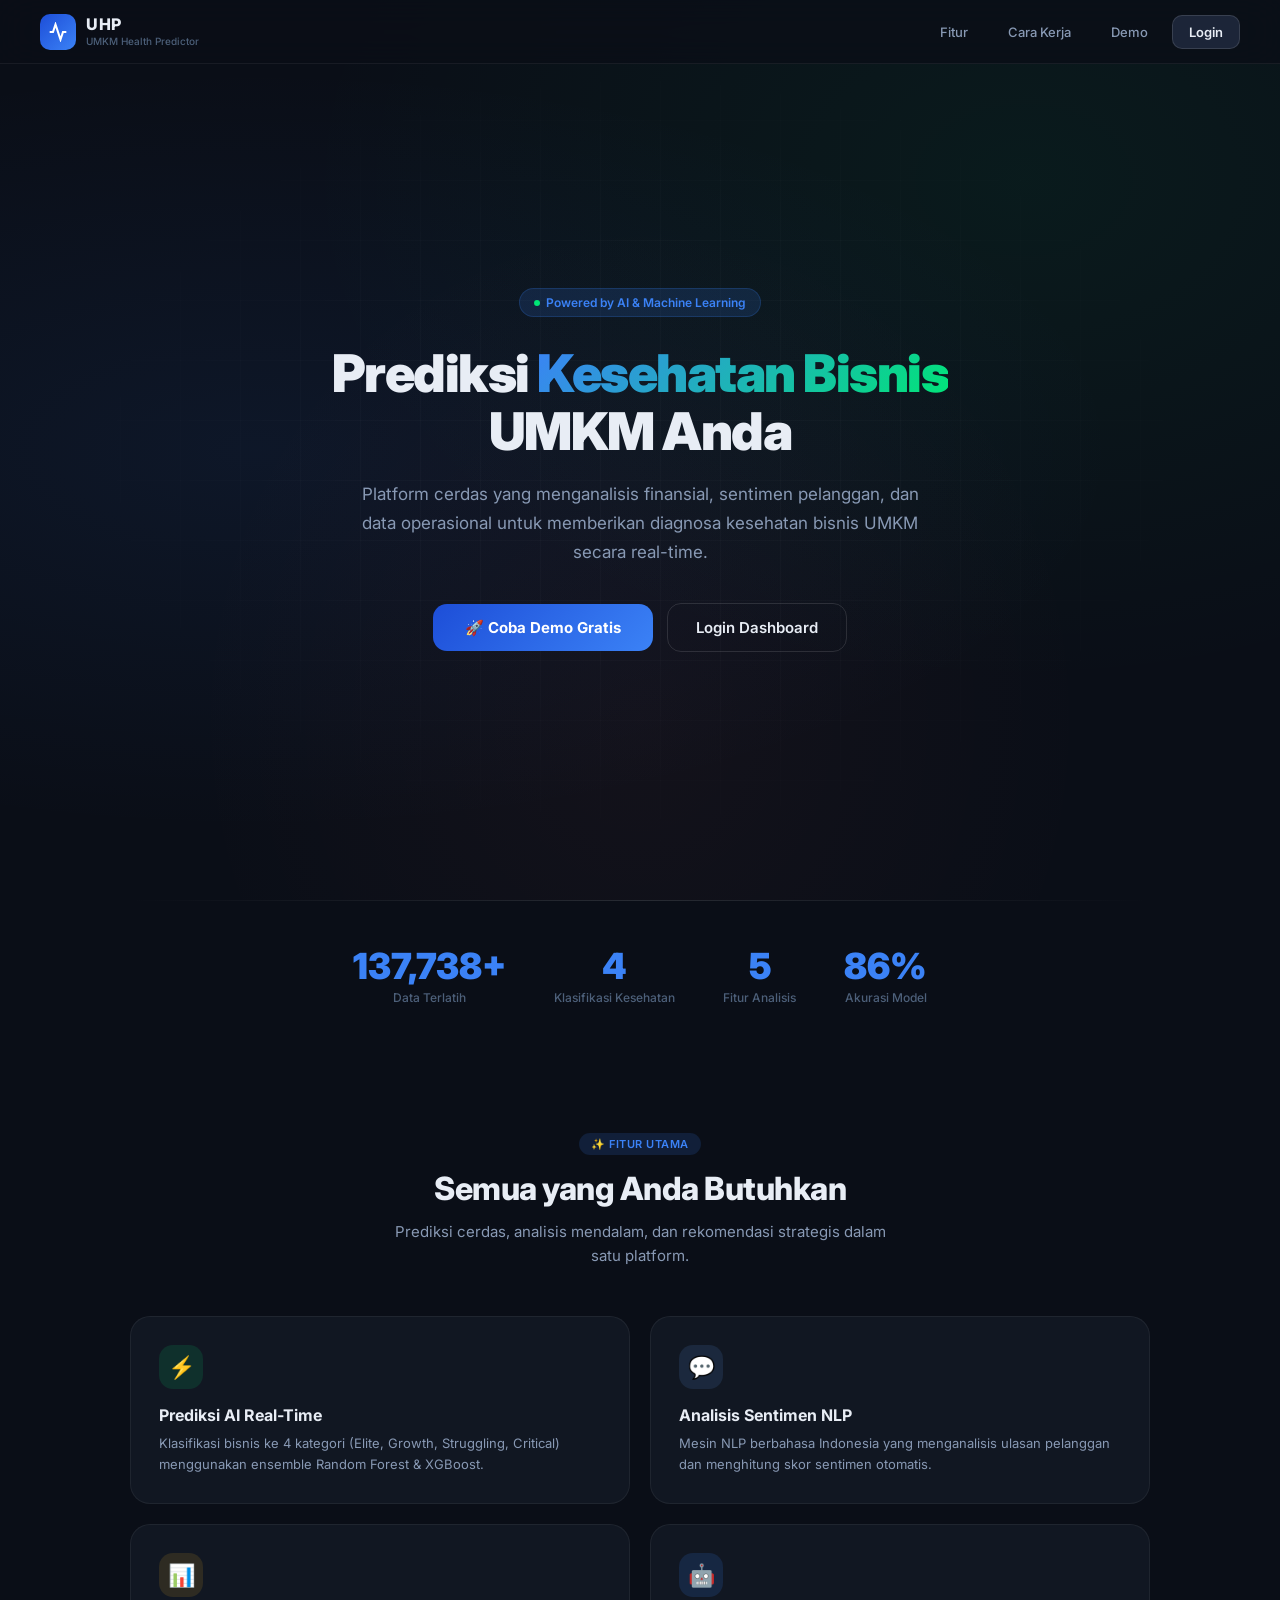
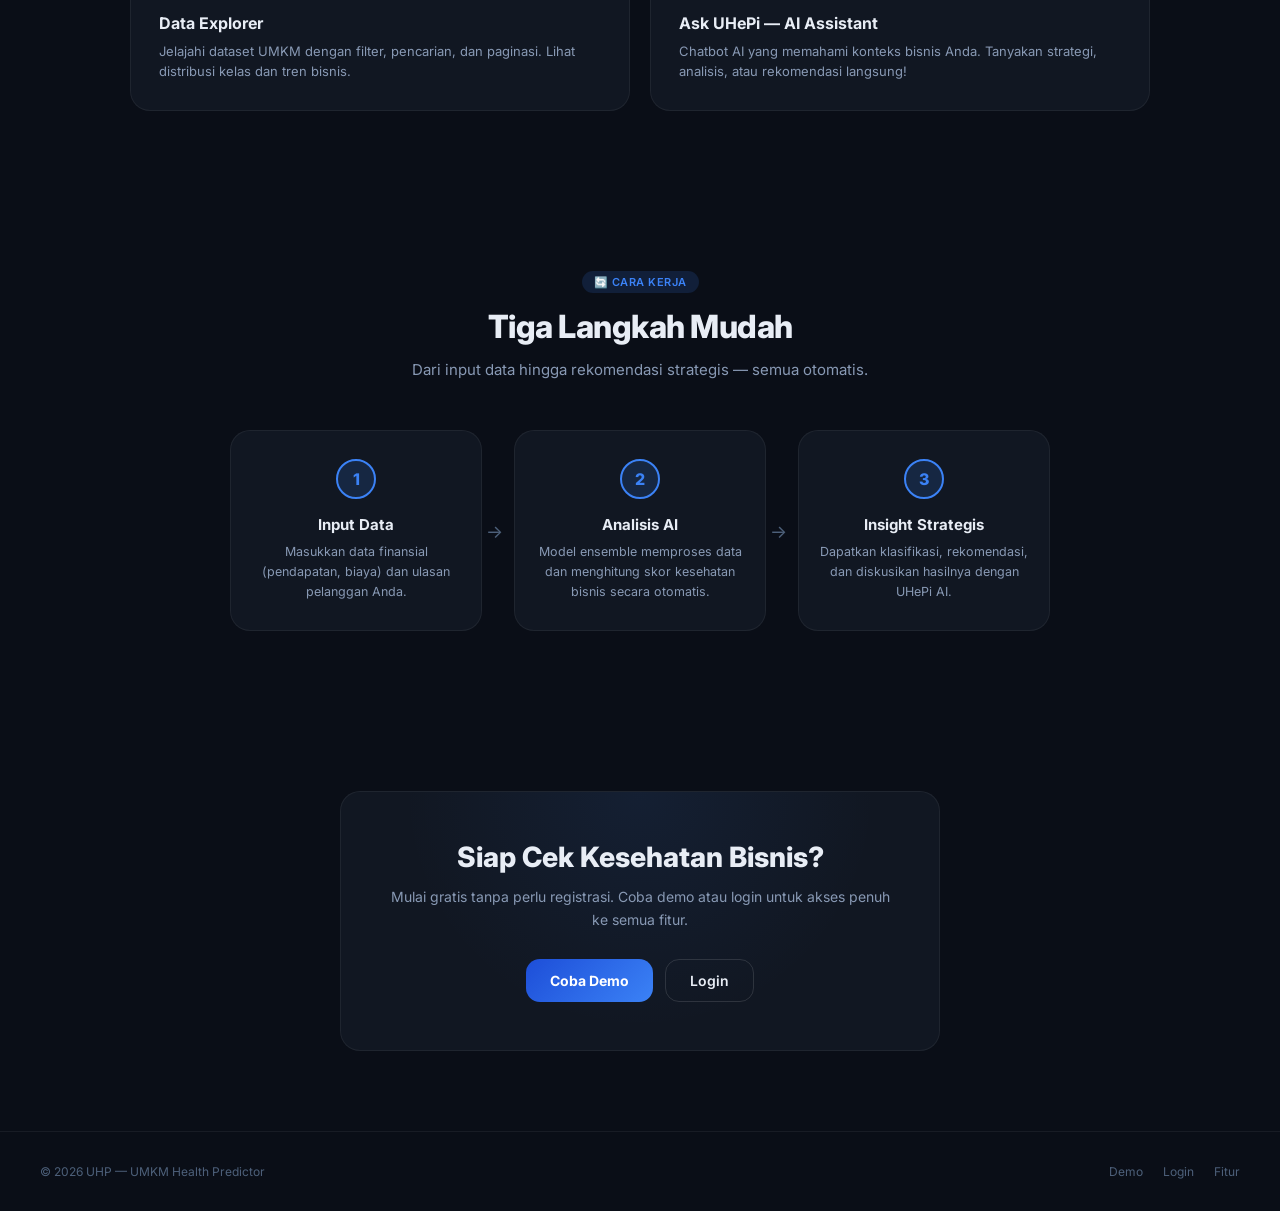
==== index.html @ 04488a9e "Initial commit on branch giparuy" ====
<!DOCTYPE html>
<html lang="id">
<head>
  <meta charset="UTF-8" />
  <meta name="viewport" content="width=device-width, initial-scale=1.0" />
  <title>UHP — UMKM Health Predictor | Prediksi Kesehatan Bisnis UMKM</title>
  <meta name="description" content="UHP menggunakan AI untuk memprediksi kesehatan bisnis UMKM berdasarkan analisis finansial, sentimen pelanggan, dan data operasional." />
  <link rel="preconnect" href="https://fonts.googleapis.com" />
  <link rel="preconnect" href="https://fonts.gstatic.com" crossorigin />
  <link href="https://fonts.googleapis.com/css2?family=Inter:wght@300;400;500;600;700;800;900&display=swap" rel="stylesheet" />
  <link rel="stylesheet" href="css/shared.css" />
  <link rel="stylesheet" href="css/landing.css" />
</head>
<body>
  <!-- Navigation -->
  <nav class="landing-nav" id="landingNav">
    <a href="index.html" class="nav-brand">
      <div class="nav-brand-icon">
        <svg width="20" height="20" viewBox="0 0 24 24" fill="none" stroke="currentColor" stroke-width="2.5">
          <polyline points="22 12 18 12 15 21 9 3 6 12 2 12"></polyline>
        </svg>
      </div>
      <div class="nav-brand-text">
        <span class="nav-brand-name">UHP</span>
        <span class="nav-brand-sub">UMKM Health Predictor</span>
      </div>
    </a>
    <div class="nav-links">
      <a href="#features">Fitur</a>
      <a href="#how-it-works">Cara Kerja</a>
      <a href="demo.html">Demo</a>
      <a href="login.html" class="nav-login">Login</a>
    </div>
  </nav>

  <!-- Hero Section -->
  <section class="hero">
    <div class="hero-bg"></div>
    <div class="hero-grid"></div>
    <div class="hero-content">
      <div class="hero-badge">
        <span class="dot"></span>
        Powered by AI & Machine Learning
      </div>
      <h1 class="hero-title">
        Prediksi <span class="gradient-text">Kesehatan Bisnis</span> UMKM Anda
      </h1>
      <p class="hero-subtitle">
        Platform cerdas yang menganalisis finansial, sentimen pelanggan, dan data operasional untuk memberikan diagnosa kesehatan bisnis UMKM secara real-time.
      </p>
      <div class="hero-cta">
        <a href="demo.html" class="btn-primary">
          <span>🚀 Coba Demo Gratis</span>
        </a>
        <a href="login.html" class="btn-secondary">
          Login Dashboard
        </a>
      </div>
    </div>
  </section>

  <!-- Stats Banner -->
  <section class="stats-banner" id="statsBanner">
    <div class="stat-item">
      <div class="stat-num" data-target="150000">0</div>
      <div class="stat-label">Data Terlatih</div>
    </div>
    <div class="stat-item">
      <div class="stat-num" data-target="4">0</div>
      <div class="stat-label">Klasifikasi Kesehatan</div>
    </div>
    <div class="stat-item">
      <div class="stat-num" data-target="6">0</div>
      <div class="stat-label">Fitur Analisis</div>
    </div>
    <div class="stat-item">
      <div class="stat-num" data-target="95" data-suffix="%">0</div>
      <div class="stat-label">Akurasi Model</div>
    </div>
  </section>

  <!-- Features -->
  <section class="features" id="features">
    <div class="section-header">
      <div class="section-tag">✨ Fitur Utama</div>
      <h2 class="section-title">Semua yang Anda Butuhkan</h2>
      <p class="section-desc">Prediksi cerdas, analisis mendalam, dan rekomendasi strategis dalam satu platform.</p>
    </div>

    <div class="features-grid">
      <div class="feature-card">
        <div class="feature-icon">⚡</div>
        <h3 class="feature-title">Prediksi AI Real-Time</h3>
        <p class="feature-desc">Klasifikasi bisnis ke 4 kategori (Elite, Growth, Struggling, Critical) menggunakan ensemble Random Forest & XGBoost.</p>
      </div>
      <div class="feature-card">
        <div class="feature-icon">💬</div>
        <h3 class="feature-title">Analisis Sentimen NLP</h3>
        <p class="feature-desc">Mesin NLP berbahasa Indonesia yang menganalisis ulasan pelanggan dan menghitung skor sentimen otomatis.</p>
      </div>
      <div class="feature-card">
        <div class="feature-icon">📊</div>
        <h3 class="feature-title">Data Explorer</h3>
        <p class="feature-desc">Jelajahi dataset UMKM dengan filter, pencarian, dan paginasi. Lihat distribusi kelas dan tren bisnis.</p>
      </div>
      <div class="feature-card">
        <div class="feature-icon">🤖</div>
        <h3 class="feature-title">Ask UHePi — AI Assistant</h3>
        <p class="feature-desc">Chatbot AI yang memahami konteks bisnis Anda. Tanyakan strategi, analisis, atau rekomendasi langsung!</p>
      </div>
    </div>
  </section>

  <!-- How It Works -->
  <section class="how-it-works" id="how-it-works">
    <div class="section-header">
      <div class="section-tag">🔄 Cara Kerja</div>
      <h2 class="section-title">Tiga Langkah Mudah</h2>
      <p class="section-desc">Dari input data hingga rekomendasi strategis — semua otomatis.</p>
    </div>

    <div class="steps">
      <div class="step-card">
        <div class="step-num">1</div>
        <h3 class="step-title">Input Data</h3>
        <p class="step-desc">Masukkan data finansial (pendapatan, biaya) dan ulasan pelanggan Anda.</p>
        <span class="step-arrow">→</span>
      </div>
      <div class="step-card">
        <div class="step-num">2</div>
        <h3 class="step-title">Analisis AI</h3>
        <p class="step-desc">Model ensemble memproses data dan menghitung skor kesehatan bisnis secara otomatis.</p>
        <span class="step-arrow">→</span>
      </div>
      <div class="step-card">
        <div class="step-num">3</div>
        <h3 class="step-title">Insight Strategis</h3>
        <p class="step-desc">Dapatkan klasifikasi, rekomendasi, dan diskusikan hasilnya dengan UHePi AI.</p>
      </div>
    </div>
  </section>

  <!-- CTA Section -->
  <section class="cta-section">
    <div class="cta-card">
      <h2 class="cta-title">Siap Cek Kesehatan Bisnis?</h2>
      <p class="cta-desc">Mulai gratis tanpa perlu registrasi. Coba demo atau login untuk akses penuh ke semua fitur.</p>
      <div class="cta-buttons">
        <a href="demo.html" class="btn-primary"><span>Coba Demo</span></a>
        <a href="login.html" class="btn-secondary">Login</a>
      </div>
    </div>
  </section>

  <!-- Footer -->
  <footer class="landing-footer">
    <span>© 2026 UHP — UMKM Health Predictor</span>
    <div class="footer-links">
      <a href="demo.html">Demo</a>
      <a href="login.html">Login</a>
      <a href="#features">Fitur</a>
    </div>
  </footer>

  <script src="js/landing.js"></script>
</body>
</html>
---- css/shared.css ----
/* =============================================
   UHP v2.0 — Shared Design System
   Tokens, Reset, Common Components
   ============================================= */

/* --- Tokens & Variables --- */
:root {
  --bg-base: #0a0e17;
  --bg-panel: #111722;
  --bg-surface: #161d2d;
  --bg-elevated: #1c2538;
  --bg-hover: #212d42;

  --border-subtle: rgba(255,255,255,0.06);
  --border-strong: rgba(255,255,255,0.12);

  --text-primary: #e8edf5;
  --text-secondary: #8899b4;
  --text-muted: #4d607a;
  --text-inverse: #0a0e17;

  --accent-brand: #3b82f6;
  --accent-brand-dim: rgba(59, 130, 246, 0.15);
  --accent-brand-glow: rgba(59, 130, 246, 0.4);

  /* Status Colors */
  --elite: #00e676;
  --elite-dim: rgba(0, 230, 118, 0.12);
  --elite-glow: rgba(0, 230, 118, 0.4);

  --growth: #60a5fa;
  --growth-dim: rgba(96, 165, 250, 0.12);
  --growth-glow: rgba(96, 165, 250, 0.4);

  --struggling: #fbbf24;
  --struggling-dim: rgba(251, 191, 36, 0.12);
  --struggling-glow: rgba(251, 191, 36, 0.4);

  --critical: #f87171;
  --critical-dim: rgba(248, 113, 113, 0.12);
  --critical-glow: rgba(248, 113, 113, 0.4);

  --radius-sm: 6px;
  --radius-md: 10px;
  --radius-lg: 14px;
  --radius-xl: 20px;

  --font: 'Inter', -apple-system, BlinkMacSystemFont, sans-serif;
  --shadow-card: 0 4px 24px rgba(0,0,0,0.4);
  --shadow-glow: 0 0 32px;
  --transition: all 0.2s cubic-bezier(0.4,0,0.2,1);
}

/* --- Reset & Base --- */
*, *::before, *::after { box-sizing: border-box; margin: 0; padding: 0; }

html { font-size: 14px; scroll-behavior: smooth; }

body {
  font-family: var(--font);
  background: var(--bg-base);
  color: var(--text-primary);
  min-height: 100vh;
  overflow-x: hidden;
}

::-webkit-scrollbar { width: 5px; height: 5px; }
::-webkit-scrollbar-track { background: var(--bg-base); }
::-webkit-scrollbar-thumb { background: var(--bg-elevated); border-radius: 3px; }

a { text-decoration: none; color: inherit; }
button { cursor: pointer; font-family: var(--font); }

/* --- Utility Classes --- */
.elite-color { color: var(--elite); }
.growth-color { color: var(--growth); }
.struggling-color { color: var(--struggling); }
.critical-color { color: var(--critical); }
.brand-color { color: var(--accent-brand); }

.elite-bg { background: var(--elite); }
.growth-bg { background: var(--growth); }
.struggling-bg { background: var(--struggling); }
.critical-bg { background: var(--critical); }

.elite-border { border-color: rgba(0,230,118,0.3) !important; }
.growth-border { border-color: rgba(96,165,250,0.3) !important; }
.struggling-border { border-color: rgba(251,191,36,0.3) !important; }
.critical-border { border-color: rgba(248,113,113,0.3) !important; }

/* --- Glassmorphism Card --- */
.glass-card {
  background: rgba(17, 23, 34, 0.7);
  backdrop-filter: blur(20px);
  -webkit-backdrop-filter: blur(20px);
  border: 1px solid var(--border-strong);
  border-radius: var(--radius-xl);
}

/* --- Common Button --- */
.btn-primary {
  display: inline-flex;
  align-items: center;
  justify-content: center;
  gap: 8px;
  padding: 12px 24px;
  background: linear-gradient(135deg, #1d4ed8, #3b82f6);
  border: none;
  border-radius: var(--radius-lg);
  color: white;
  font-size: 14px;
  font-weight: 700;
  cursor: pointer;
  transition: var(--transition);
  position: relative;
  overflow: hidden;
}
.btn-primary::before {
  content: '';
  position: absolute;
  inset: 0;
  background: linear-gradient(135deg, #2563eb, #60a5fa);
  opacity: 0;
  transition: opacity 0.2s;
}
.btn-primary:hover::before { opacity: 1; }
.btn-primary:hover { transform: translateY(-2px); box-shadow: 0 8px 24px rgba(59,130,246,0.4); }
.btn-primary:active { transform: translateY(0); }
.btn-primary span { position: relative; z-index: 1; }

.btn-secondary {
  display: inline-flex;
  align-items: center;
  justify-content: center;
  gap: 8px;
  padding: 12px 24px;
  background: transparent;
  border: 1px solid var(--border-strong);
  border-radius: var(--radius-lg);
  color: var(--text-primary);
  font-size: 14px;
  font-weight: 600;
  cursor: pointer;
  transition: var(--transition);
}
.btn-secondary:hover { background: var(--bg-elevated); border-color: var(--accent-brand); }

/* --- Animations --- */
@keyframes fadeInUp {
  from { opacity: 0; transform: translateY(20px); }
  to { opacity: 1; transform: translateY(0); }
}
@keyframes fadeIn {
  from { opacity: 0; }
  to { opacity: 1; }
}
@keyframes slideInLeft {
  from { opacity: 0; transform: translateX(-20px); }
  to { opacity: 1; transform: translateX(0); }
}
@keyframes slideInRight {
  from { opacity: 0; transform: translateX(20px); }
  to { opacity: 1; transform: translateX(0); }
}
@keyframes pulse {
  0%, 100% { opacity: 1; }
  50% { opacity: 0.3; }
}
@keyframes spin { to { transform: rotate(360deg); } }
@keyframes float {
  0%, 100% { transform: translateY(0); }
  50% { transform: translateY(-10px); }
}
@keyframes gradientShift {
  0% { background-position: 0% 50%; }
  50% { background-position: 100% 50%; }
  100% { background-position: 0% 50%; }
}

.animate-in { animation: fadeInUp 0.6s ease forwards; opacity: 0; }
.animate-in-delay-1 { animation-delay: 0.1s; }
.animate-in-delay-2 { animation-delay: 0.2s; }
.animate-in-delay-3 { animation-delay: 0.3s; }
.animate-in-delay-4 { animation-delay: 0.4s; }

/* --- Responsive --- */
@media (max-width: 768px) {
  html { font-size: 13px; }
}
@media (max-width: 480px) {
  html { font-size: 12px; }
}
---- css/landing.css ----
/* =============================================
   UHP v2.0 — Landing Page Styles
   ============================================= */

/* --- Navigation --- */
.landing-nav {
  position: fixed;
  top: 0;
  left: 0;
  right: 0;
  z-index: 100;
  display: flex;
  align-items: center;
  justify-content: space-between;
  padding: 0 40px;
  height: 64px;
  background: rgba(10, 14, 23, 0.8);
  backdrop-filter: blur(20px);
  -webkit-backdrop-filter: blur(20px);
  border-bottom: 1px solid var(--border-subtle);
  transition: var(--transition);
}

.landing-nav.scrolled {
  background: rgba(10, 14, 23, 0.95);
  box-shadow: 0 4px 20px rgba(0,0,0,0.3);
}

.nav-brand {
  display: flex;
  align-items: center;
  gap: 10px;
}

.nav-brand-icon {
  width: 36px;
  height: 36px;
  background: linear-gradient(135deg, #1d4ed8, #3b82f6);
  border-radius: var(--radius-md);
  display: flex;
  align-items: center;
  justify-content: center;
  color: white;
}

.nav-brand-text {
  display: flex;
  flex-direction: column;
  line-height: 1.1;
  gap: 2px;
}
.nav-brand-name {
  font-size: 16px;
  font-weight: 800;
  color: var(--text-primary);
  letter-spacing: 0.5px;
}
.nav-brand-sub {
  font-size: 10px;
  color: var(--text-muted);
  font-weight: 500;
}

.nav-links {
  display: flex;
  align-items: center;
  gap: 8px;
}
.nav-links a {
  padding: 8px 16px;
  font-size: 13px;
  font-weight: 500;
  color: var(--text-secondary);
  border-radius: var(--radius-md);
  transition: var(--transition);
}
.nav-links a:hover { color: var(--text-primary); background: var(--bg-elevated); }
.nav-links .nav-login {
  background: var(--bg-elevated);
  border: 1px solid var(--border-strong);
  color: var(--text-primary);
  font-weight: 600;
}
.nav-links .nav-login:hover {
  border-color: var(--accent-brand);
  background: var(--accent-brand-dim);
}

/* --- Hero Section --- */
.hero {
  min-height: 100vh;
  display: flex;
  align-items: center;
  justify-content: center;
  text-align: center;
  padding: 100px 40px 60px;
  position: relative;
  overflow: hidden;
}

.hero-bg {
  position: absolute;
  inset: 0;
  background:
    radial-gradient(ellipse at 20% 50%, rgba(59,130,246,0.08) 0%, transparent 60%),
    radial-gradient(ellipse at 80% 20%, rgba(0,230,118,0.06) 0%, transparent 50%),
    radial-gradient(ellipse at 50% 80%, rgba(248,113,113,0.04) 0%, transparent 50%);
  pointer-events: none;
}

.hero-grid {
  position: absolute;
  inset: 0;
  background-image:
    linear-gradient(rgba(255,255,255,0.02) 1px, transparent 1px),
    linear-gradient(90deg, rgba(255,255,255,0.02) 1px, transparent 1px);
  background-size: 60px 60px;
  pointer-events: none;
  mask-image: radial-gradient(ellipse at center, black 30%, transparent 70%);
  -webkit-mask-image: radial-gradient(ellipse at center, black 30%, transparent 70%);
}

.hero-content {
  position: relative;
  z-index: 1;
  max-width: 720px;
}

.hero-badge {
  display: inline-flex;
  align-items: center;
  gap: 6px;
  padding: 6px 14px;
  background: var(--accent-brand-dim);
  border: 1px solid rgba(59,130,246,0.2);
  border-radius: 999px;
  font-size: 12px;
  font-weight: 600;
  color: var(--accent-brand);
  margin-bottom: 28px;
  animation: fadeInUp 0.6s ease;
}
.hero-badge .dot {
  width: 6px; height: 6px;
  background: var(--elite);
  border-radius: 50%;
  animation: pulse 2s infinite;
}

.hero-title {
  font-size: 52px;
  font-weight: 900;
  line-height: 1.1;
  letter-spacing: -1.5px;
  margin-bottom: 20px;
  animation: fadeInUp 0.6s ease 0.1s forwards;
  opacity: 0;
}
.hero-title .gradient-text {
  background: linear-gradient(135deg, #3b82f6, #00e676, #60a5fa);
  background-size: 200% 200%;
  -webkit-background-clip: text;
  background-clip: text;
  -webkit-text-fill-color: transparent;
  animation: gradientShift 4s ease infinite;
}

.hero-subtitle {
  font-size: 17px;
  color: var(--text-secondary);
  line-height: 1.7;
  max-width: 560px;
  margin: 0 auto 36px;
  animation: fadeInUp 0.6s ease 0.2s forwards;
  opacity: 0;
}

.hero-cta {
  display: flex;
  align-items: center;
  justify-content: center;
  gap: 14px;
  animation: fadeInUp 0.6s ease 0.3s forwards;
  opacity: 0;
}
.hero-cta .btn-primary { padding: 14px 32px; font-size: 15px; }
.hero-cta .btn-secondary { padding: 14px 28px; font-size: 15px; }

/* --- Stats Banner --- */
.stats-banner {
  display: flex;
  justify-content: center;
  gap: 48px;
  padding: 48px 40px;
  position: relative;
}
.stats-banner::before {
  content: '';
  position: absolute;
  top: 0; left: 10%; right: 10%;
  height: 1px;
  background: linear-gradient(90deg, transparent, var(--border-strong), transparent);
}
.stat-item {
  text-align: center;
}
.stat-num {
  font-size: 36px;
  font-weight: 900;
  color: var(--accent-brand);
  line-height: 1;
  margin-bottom: 6px;
}
.stat-label {
  font-size: 12px;
  color: var(--text-muted);
  font-weight: 500;
}

/* --- Features Section --- */
.features {
  padding: 80px 40px;
  max-width: 1100px;
  margin: 0 auto;
}

.section-header {
  text-align: center;
  margin-bottom: 48px;
}
.section-tag {
  display: inline-flex;
  align-items: center;
  gap: 6px;
  padding: 4px 12px;
  background: var(--accent-brand-dim);
  border-radius: 999px;
  font-size: 11px;
  font-weight: 600;
  color: var(--accent-brand);
  text-transform: uppercase;
  letter-spacing: 0.5px;
  margin-bottom: 14px;
}
.section-title {
  font-size: 32px;
  font-weight: 800;
  margin-bottom: 12px;
  letter-spacing: -0.5px;
}
.section-desc {
  font-size: 15px;
  color: var(--text-secondary);
  max-width: 500px;
  margin: 0 auto;
  line-height: 1.6;
}

.features-grid {
  display: grid;
  grid-template-columns: repeat(2, 1fr);
  gap: 20px;
}

.feature-card {
  background: var(--bg-panel);
  border: 1px solid var(--border-subtle);
  border-radius: var(--radius-xl);
  padding: 28px;
  transition: var(--transition);
  position: relative;
  overflow: hidden;
}
.feature-card:hover {
  border-color: var(--border-strong);
  transform: translateY(-4px);
  box-shadow: 0 12px 40px rgba(0,0,0,0.3);
}
.feature-card::before {
  content: '';
  position: absolute;
  top: 0; left: 0; right: 0;
  height: 2px;
  opacity: 0;
  transition: opacity 0.3s;
}
.feature-card:hover::before { opacity: 1; }
.feature-card:nth-child(1)::before { background: linear-gradient(90deg, var(--elite), var(--growth)); }
.feature-card:nth-child(2)::before { background: linear-gradient(90deg, var(--growth), var(--accent-brand)); }
.feature-card:nth-child(3)::before { background: linear-gradient(90deg, var(--struggling), var(--elite)); }
.feature-card:nth-child(4)::before { background: linear-gradient(90deg, var(--accent-brand), var(--critical)); }

.feature-icon {
  width: 44px;
  height: 44px;
  border-radius: var(--radius-lg);
  display: flex;
  align-items: center;
  justify-content: center;
  margin-bottom: 16px;
  font-size: 22px;
}
.feature-card:nth-child(1) .feature-icon { background: var(--elite-dim); }
.feature-card:nth-child(2) .feature-icon { background: var(--growth-dim); }
.feature-card:nth-child(3) .feature-icon { background: var(--struggling-dim); }
.feature-card:nth-child(4) .feature-icon { background: var(--accent-brand-dim); }

.feature-title {
  font-size: 16px;
  font-weight: 700;
  margin-bottom: 8px;
}
.feature-desc {
  font-size: 13px;
  color: var(--text-secondary);
  line-height: 1.6;
}

/* --- How It Works --- */
.how-it-works {
  padding: 80px 40px;
  max-width: 900px;
  margin: 0 auto;
}

.steps {
  display: flex;
  gap: 32px;
  margin-top: 48px;
}

.step-card {
  flex: 1;
  text-align: center;
  padding: 28px 20px;
  background: var(--bg-panel);
  border: 1px solid var(--border-subtle);
  border-radius: var(--radius-xl);
  position: relative;
}

.step-num {
  width: 40px;
  height: 40px;
  border-radius: 50%;
  background: var(--accent-brand-dim);
  border: 2px solid var(--accent-brand);
  display: flex;
  align-items: center;
  justify-content: center;
  font-size: 16px;
  font-weight: 800;
  color: var(--accent-brand);
  margin: 0 auto 16px;
}

.step-title {
  font-size: 15px;
  font-weight: 700;
  margin-bottom: 8px;
}
.step-desc {
  font-size: 12.5px;
  color: var(--text-secondary);
  line-height: 1.6;
}

.step-arrow {
  position: absolute;
  right: -22px;
  top: 50%;
  transform: translateY(-50%);
  color: var(--text-muted);
  font-size: 18px;
}

/* --- CTA Section --- */
.cta-section {
  padding: 80px 40px;
  text-align: center;
}

.cta-card {
  max-width: 600px;
  margin: 0 auto;
  padding: 48px 40px;
  background: var(--bg-panel);
  border: 1px solid var(--border-subtle);
  border-radius: var(--radius-xl);
  position: relative;
  overflow: hidden;
}
.cta-card::before {
  content: '';
  position: absolute;
  inset: 0;
  background: radial-gradient(circle at 50% 0%, rgba(59,130,246,0.08), transparent 60%);
  pointer-events: none;
}
.cta-title {
  font-size: 28px;
  font-weight: 800;
  margin-bottom: 12px;
  position: relative;
}
.cta-desc {
  font-size: 14px;
  color: var(--text-secondary);
  margin-bottom: 28px;
  line-height: 1.6;
  position: relative;
}
.cta-buttons {
  display: flex;
  gap: 12px;
  justify-content: center;
  position: relative;
}

/* --- Footer --- */
.landing-footer {
  padding: 32px 40px;
  border-top: 1px solid var(--border-subtle);
  display: flex;
  align-items: center;
  justify-content: space-between;
  font-size: 12px;
  color: var(--text-muted);
}
.footer-links {
  display: flex;
  gap: 20px;
}
.footer-links a { transition: var(--transition); }
.footer-links a:hover { color: var(--text-primary); }

/* --- Responsive --- */
@media (max-width: 768px) {
  .landing-nav { padding: 0 20px; }
  .nav-brand-sub { display: none; }

  .hero { padding: 80px 20px 40px; min-height: auto; }
  .hero-title { font-size: 32px; }
  .hero-subtitle { font-size: 14px; }
  .hero-cta { flex-direction: column; }
  .hero-cta .btn-primary,
  .hero-cta .btn-secondary { width: 100%; max-width: 280px; }

  .stats-banner { flex-wrap: wrap; gap: 24px; padding: 32px 20px; }
  .stat-num { font-size: 28px; }

  .features { padding: 48px 20px; }
  .features-grid { grid-template-columns: 1fr; }

  .how-it-works { padding: 48px 20px; }
  .steps { flex-direction: column; gap: 16px; }
  .step-arrow { display: none; }

  .cta-section { padding: 48px 20px; }
  .cta-card { padding: 32px 24px; }
  .cta-buttons { flex-direction: column; align-items: center; }

  .landing-footer { flex-direction: column; gap: 12px; text-align: center; }
}
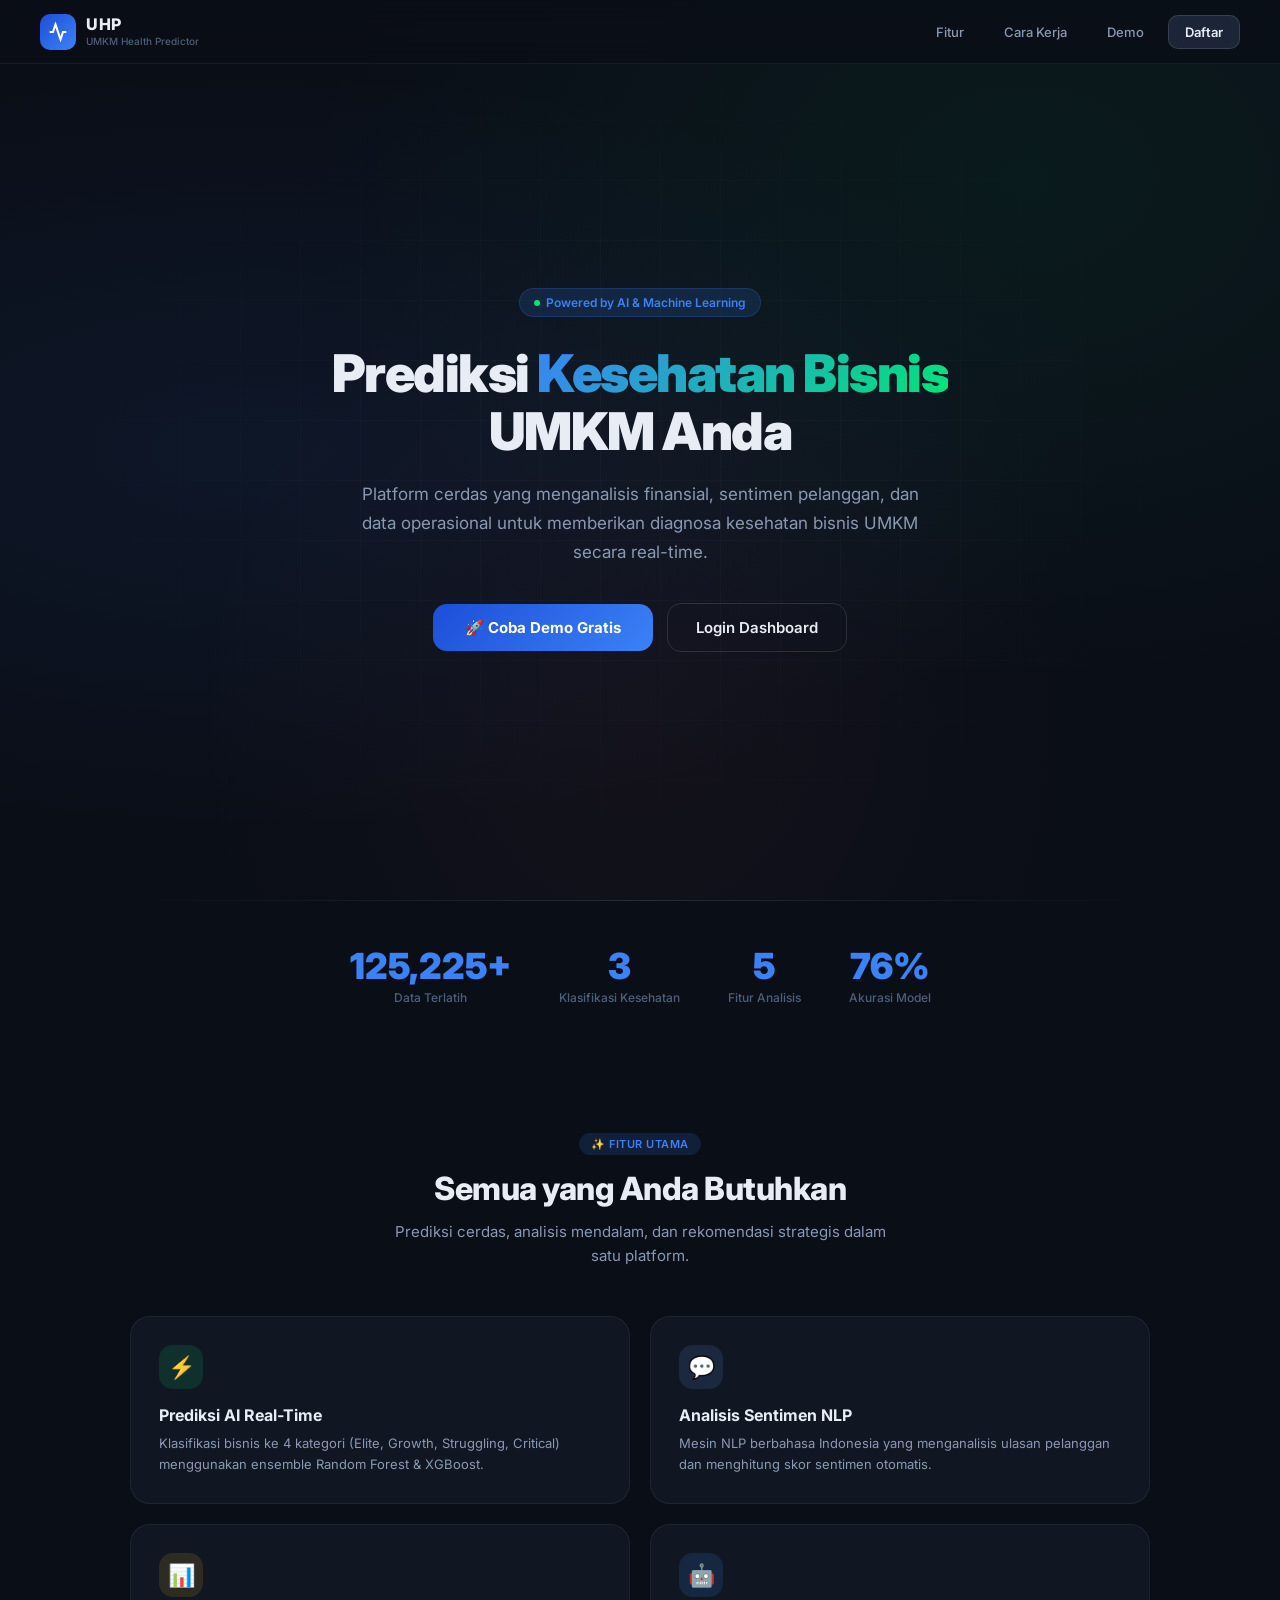
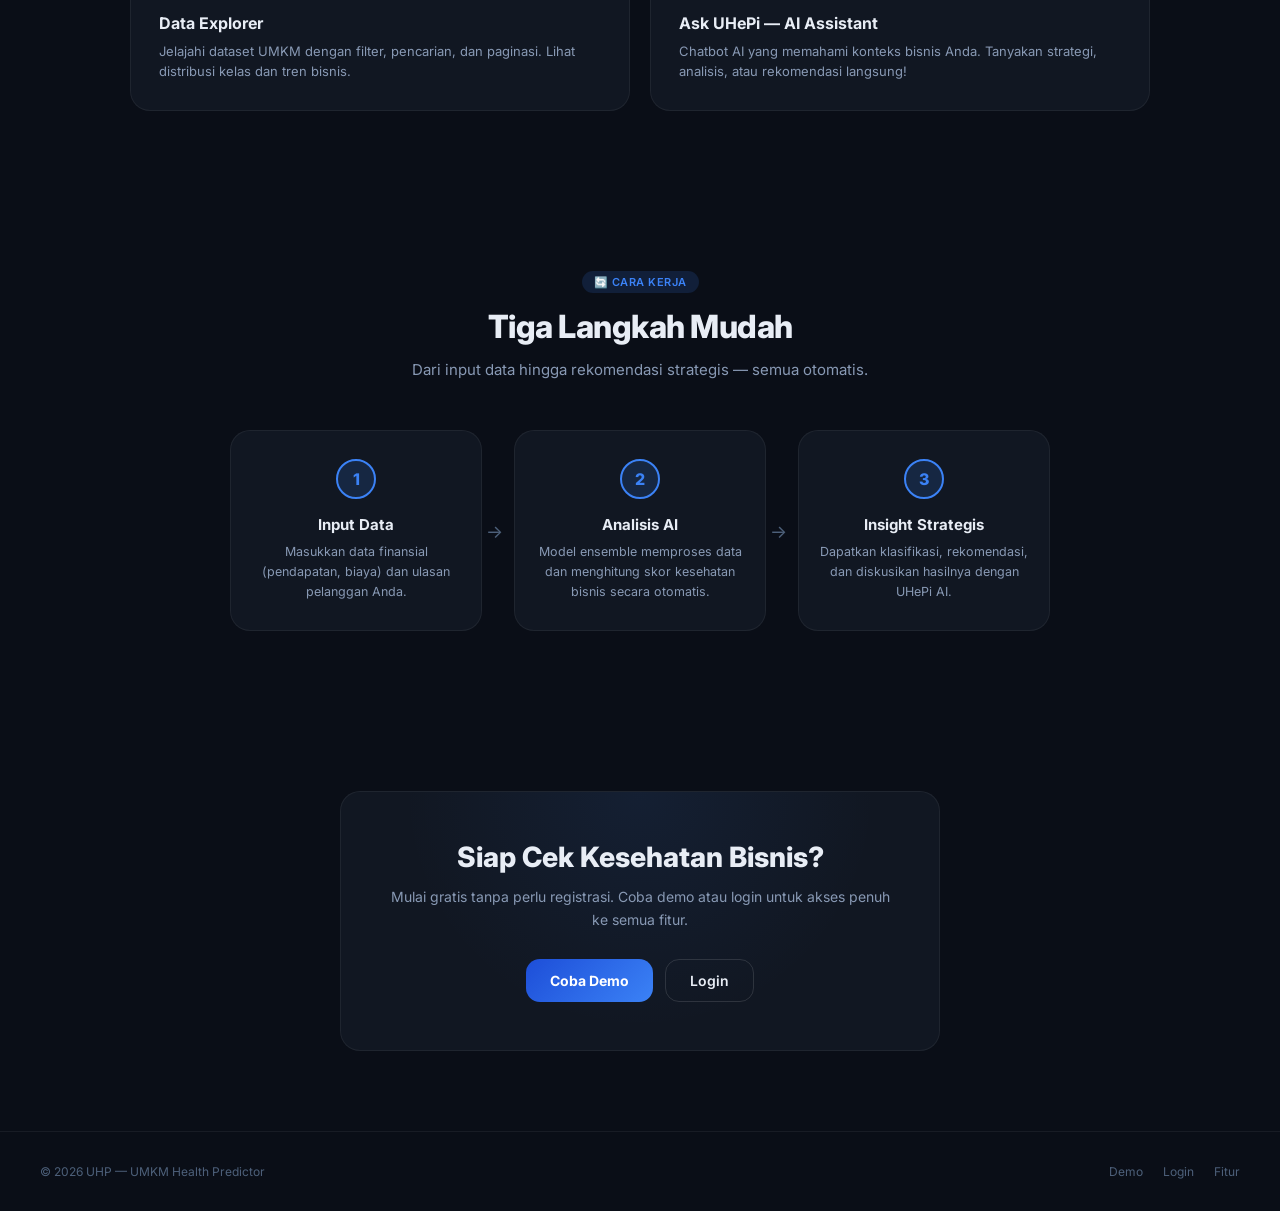
==== commit 1e607111: "Local: save workspace before merging remote giparuy" ====
--- a/index.html
+++ b/index.html
@@ -29,7 +29,7 @@
       <a href="#features">Fitur</a>
       <a href="#how-it-works">Cara Kerja</a>
       <a href="demo.html">Demo</a>
-      <a href="login.html" class="nav-login">Login</a>
+      <a href="register.html" class="nav-login">Daftar</a>
     </div>
   </nav>
 
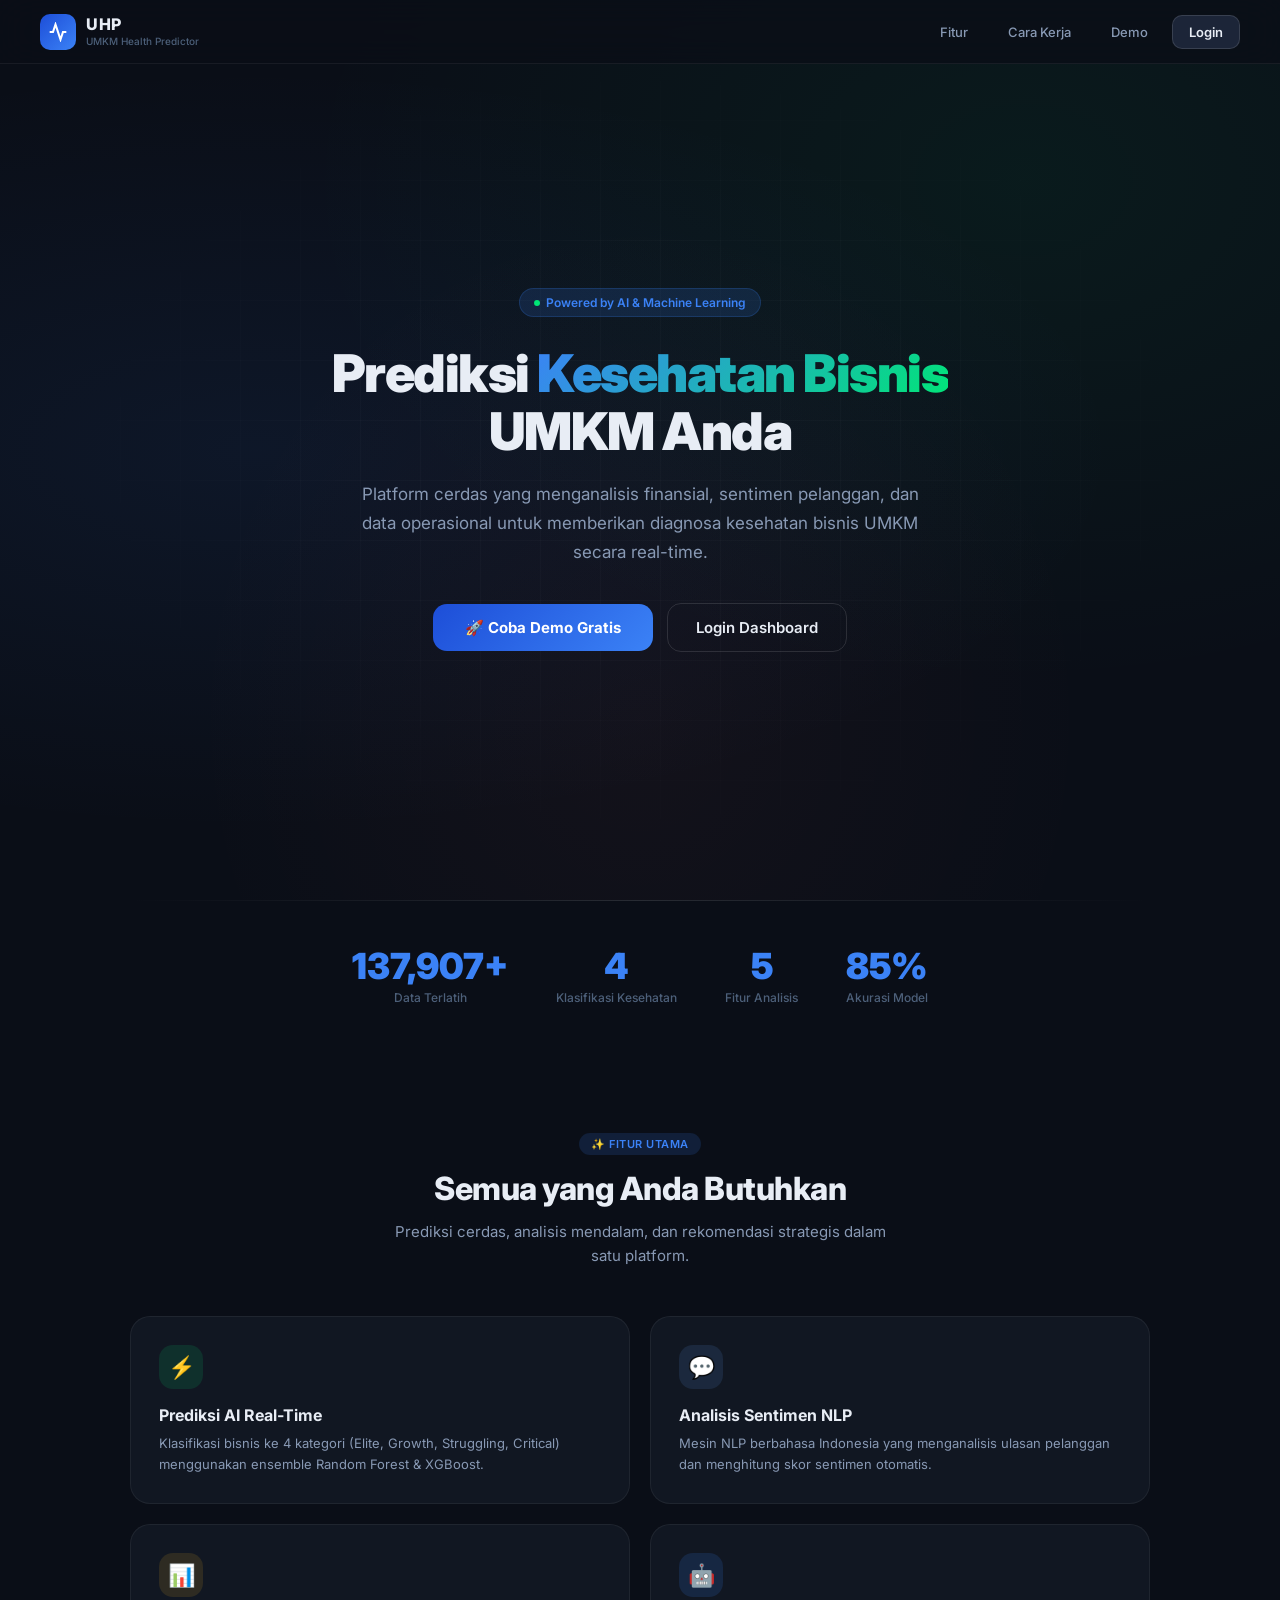
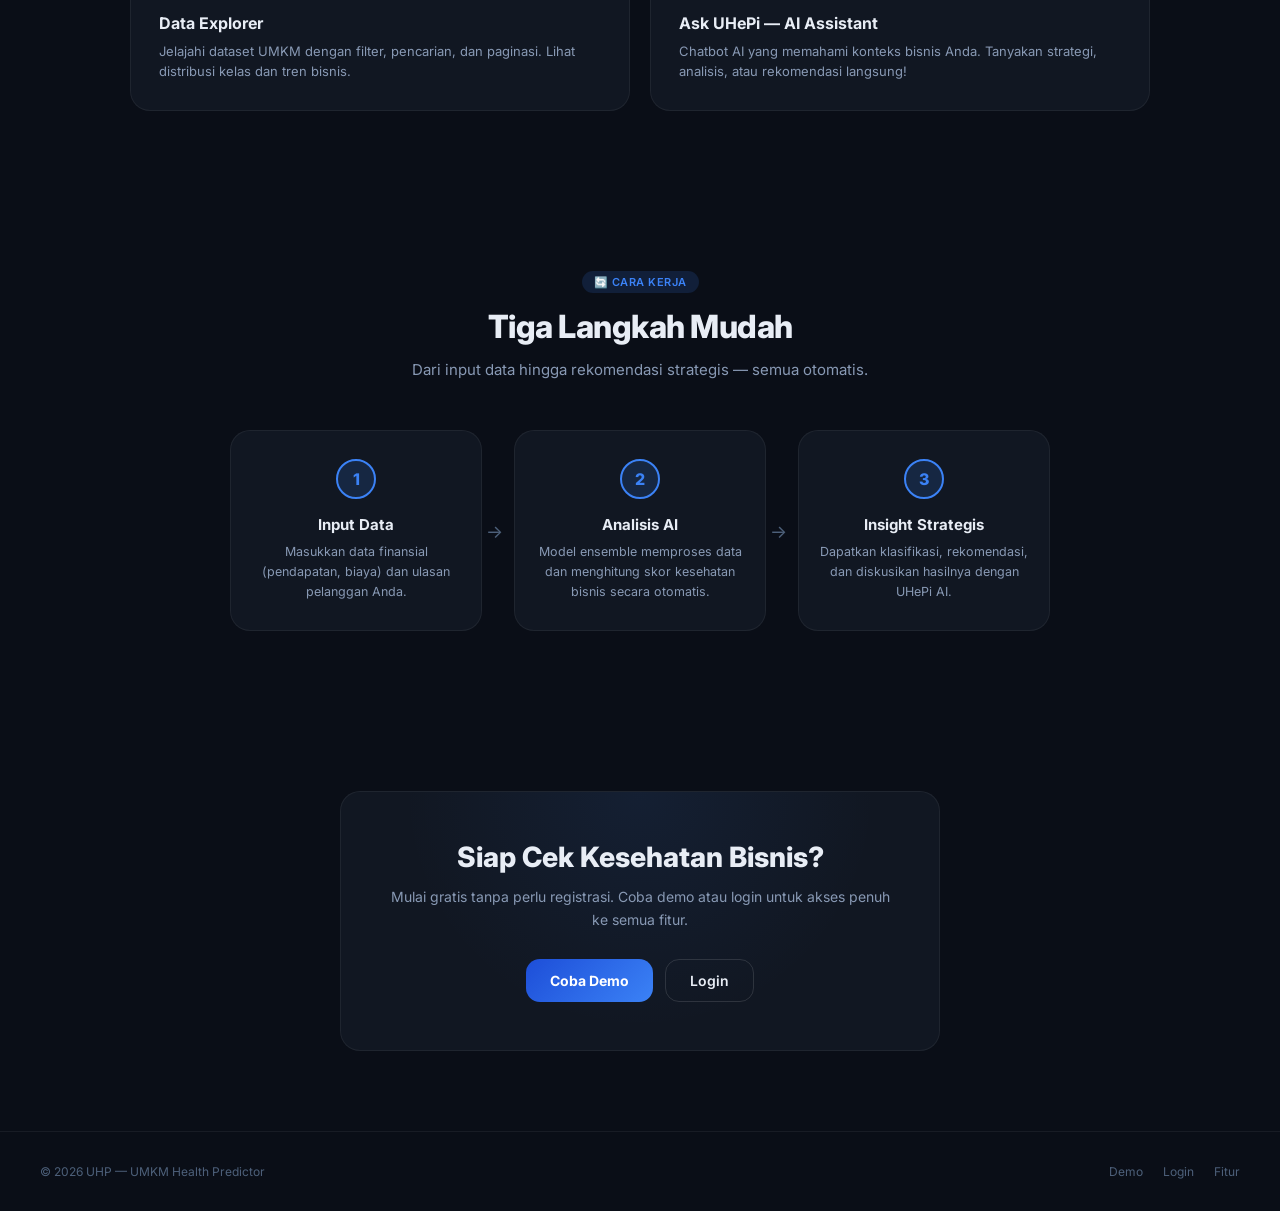
==== commit 6edaae75: "Merge origin/giparuy — resolved conflicts; preserved local js/auth.js" ====
--- a/index.html
+++ b/index.html
@@ -29,7 +29,7 @@
       <a href="#features">Fitur</a>
       <a href="#how-it-works">Cara Kerja</a>
       <a href="demo.html">Demo</a>
-      <a href="register.html" class="nav-login">Daftar</a>
+      <a href="login.html" class="nav-login">Login</a>
     </div>
   </nav>
 
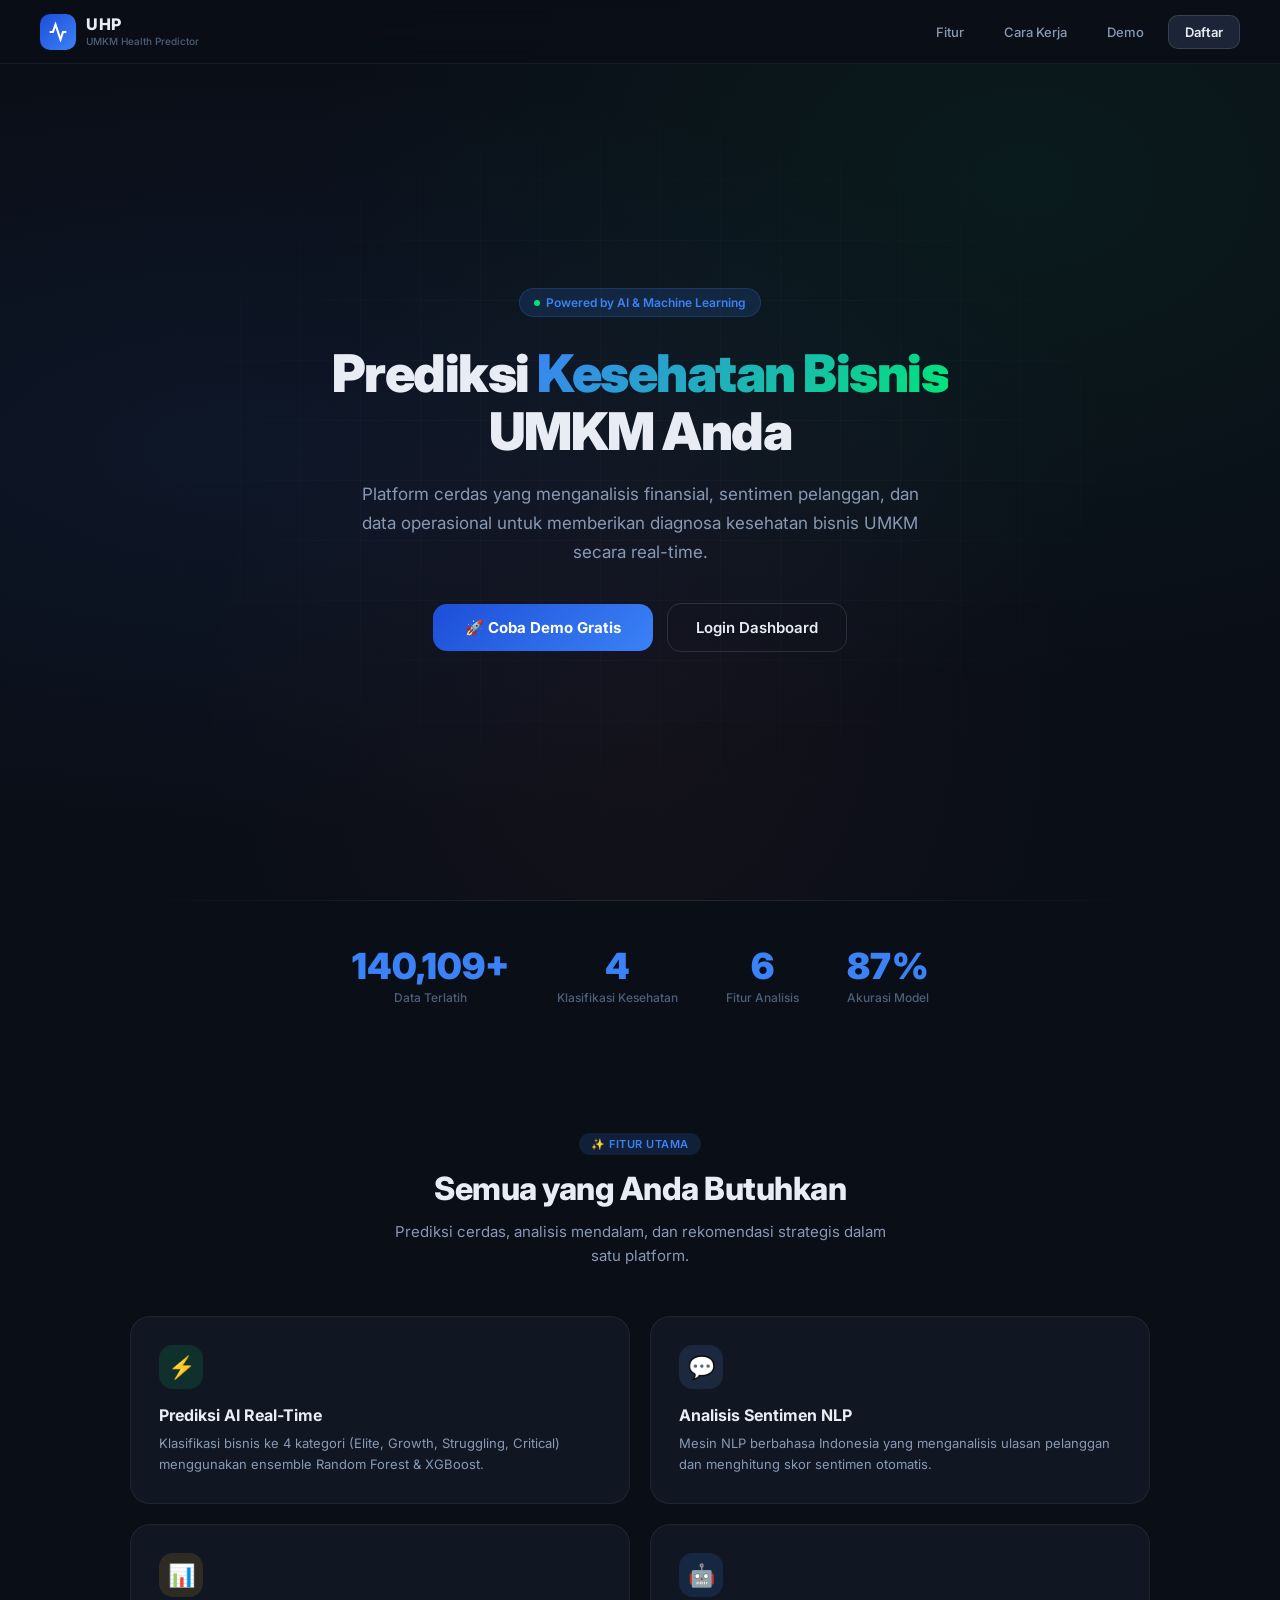
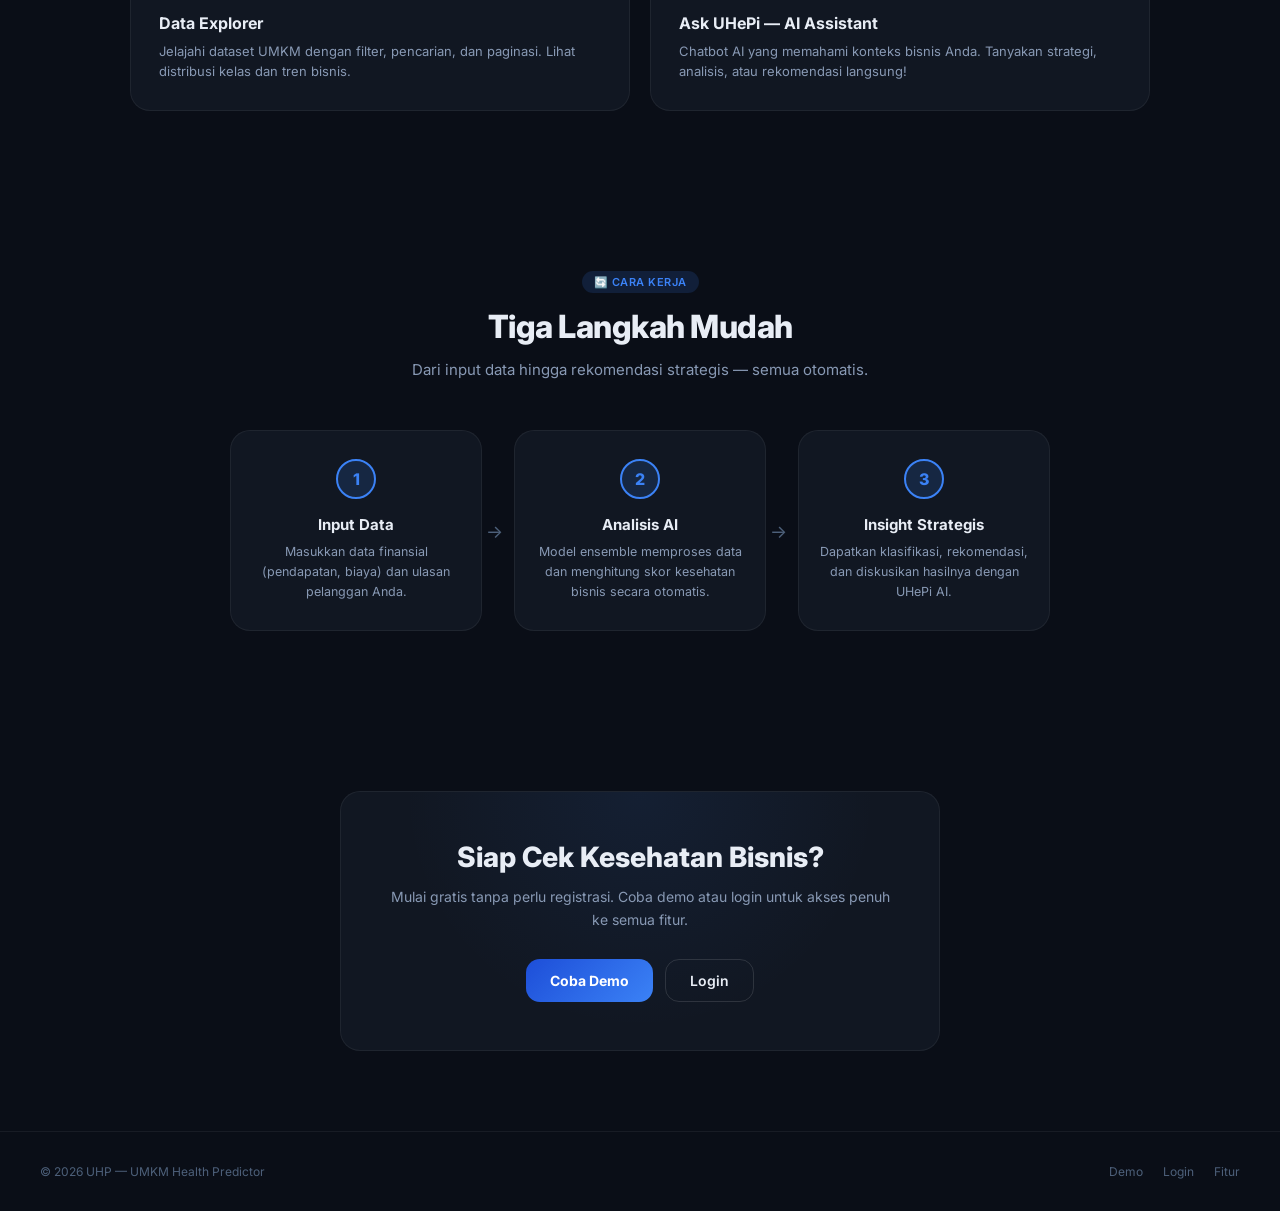
==== commit d9c855c2: "Fix: Add registration link to index and login pages - Update navbar and login footer with links to r" ====
--- a/index.html
+++ b/index.html
@@ -29,7 +29,7 @@
       <a href="#features">Fitur</a>
       <a href="#how-it-works">Cara Kerja</a>
       <a href="demo.html">Demo</a>
-      <a href="login.html" class="nav-login">Login</a>
+      <a href="register.html" class="nav-login">Daftar</a>
     </div>
   </nav>
 
